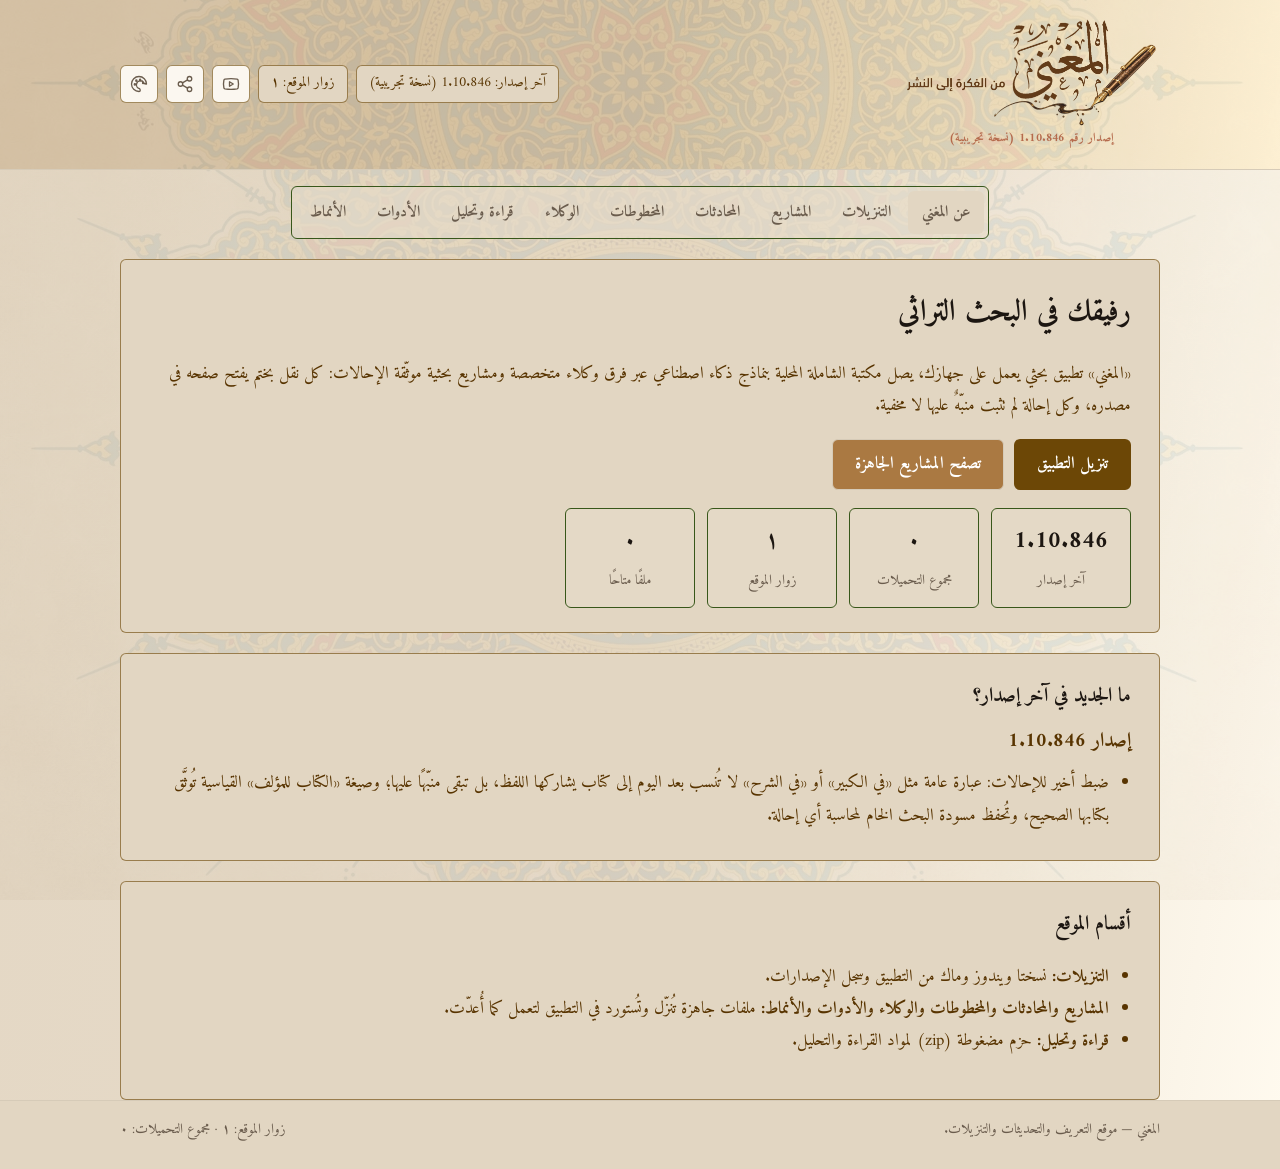
==== website/index.html @ 164fa4ad "موقع المغني: فوتر بأسفل الصفحة وأيقونات ترويسة (يوتيوب/تواصل/أنماط التطبيق) وتوحيد عرض الحاوية Co-au" ====
<!DOCTYPE html>
<html lang="ar" dir="rtl">
<head>
<meta charset="utf-8">
<meta name="viewport" content="width=device-width, initial-scale=1">
<title>المغني — الموقع الرسمي</title>
<meta name="description" content="المغني: مساعد الباحث في التراث الإسلامي. تنزيل التطبيق لماك وويندوز، ومشاريع ومحادثات ومخطوطات ووكلاء وأدوات جاهزة للتشغيل داخله.">
<link rel="stylesheet" href="assets/style.css">
</head>
<body>
<header class="site-header">
  <div class="wrap header-in">
    <div class="brand">
      <img class="brand-logo" src="assets/brand-mark.png" alt="المغني — من الفكرة إلى النشر">
      <span class="brand-version" id="appVersionLabel">إصدار رقم — (نسخة تجريبية)</span>
    </div>
    <div class="header-meta">
      <span class="pill" id="latestVersion">آخر إصدار: —</span>
      <span class="pill pill-soft">زوار الموقع: <b id="visitorCount">—</b></span>
      <a class="icon-btn" href="https://www.youtube.com" target="_blank" rel="noopener" title="قناتنا على يوتيوب" aria-label="يوتيوب">
        <svg viewBox="0 0 24 24" fill="none" stroke="currentColor" stroke-width="1.75" stroke-linecap="round" stroke-linejoin="round"><path d="M2.5 17a24.12 24.12 0 0 1 0-10 2 2 0 0 1 1.4-1.4 49.56 49.56 0 0 1 16.2 0A2 2 0 0 1 21.5 7a24.12 24.12 0 0 1 0 10 2 2 0 0 1-1.4 1.4 49.55 49.55 0 0 1-16.2 0A2 2 0 0 1 2.5 17"/><path d="m10 15 5-3-5-3z"/></svg>
      </a>
      <button class="icon-btn" id="socialBtn" type="button" title="مواقعنا على التواصل" aria-label="مواقع التواصل">
        <svg viewBox="0 0 24 24" fill="none" stroke="currentColor" stroke-width="1.75" stroke-linecap="round" stroke-linejoin="round"><circle cx="18" cy="5" r="3"/><circle cx="6" cy="12" r="3"/><circle cx="18" cy="19" r="3"/><path d="m8.6 13.5 6.8 4M15.4 6.5l-6.8 4"/></svg>
      </button>
      <button class="icon-btn" id="themeBtn" type="button" title="تغيير نمط الموقع" aria-label="تغيير النمط">
        <svg viewBox="0 0 24 24" fill="none" stroke="currentColor" stroke-width="1.75" stroke-linecap="round" stroke-linejoin="round"><circle cx="13.5" cy="6.5" r=".8"/><circle cx="17.5" cy="10.5" r=".8"/><circle cx="8.5" cy="7.5" r=".8"/><circle cx="6.5" cy="12.5" r=".8"/><path d="M12 2C6.5 2 2 6.5 2 12s4.5 10 10 10c.93 0 1.65-.75 1.65-1.69 0-.43-.15-.83-.4-1.14-.24-.3-.38-.68-.38-1.1A1.68 1.68 0 0 1 14.56 8h2.03A5.42 5.42 0 0 0 22 12c0-5.5-4.5-10-10-10z"/></svg>
      </button>
    </div>
  </div>
</header>

<div class="wrap"><nav class="tabs" id="tabs" role="tablist">
  <button class="tab active" data-tab="about">عن المغني</button>
  <button class="tab" data-tab="downloads">التنزيلات</button>
  <button class="tab" data-tab="projects">المشاريع</button>
  <button class="tab" data-tab="chats">المحادثات</button>
  <button class="tab" data-tab="manuscripts">المخطوطات</button>
  <button class="tab" data-tab="agents">الوكلاء</button>
  <button class="tab" data-tab="reading">قراءة وتحليل</button>
  <button class="tab" data-tab="tools">الأدوات</button>
  <button class="tab" data-tab="patterns">الأنماط</button>
</nav></div>

<main class="wrap">
  <!-- عن المغني -->
  <section class="panel active" id="panel-about">
    <div class="hero">
      <h2>رفيقك في البحث التراثي</h2>
      <p>«المغني» تطبيق بحثي يعمل على جهازك، يصل مكتبة الشاملة المحلية بنماذج ذكاء اصطناعي عبر فرق وكلاء متخصصة ومشاريع بحثية موثّقة الإحالات: كل نقل بختم يفتح صفحه في مصدره، وكل إحالة لم تثبت منبّهٌ عليها لا مخفية.</p>
      <div class="hero-actions">
        <a class="btn btn-clay" href="#" data-goto="downloads">تنزيل التطبيق</a>
        <a class="btn btn-ghost" href="#" data-goto="projects">تصفح المشاريع الجاهزة</a>
      </div>
      <div class="stats">
        <div class="stat"><b id="statVersion">—</b><span>آخر إصدار</span></div>
        <div class="stat"><b id="statDownloads">—</b><span>مجموع التحميلات</span></div>
        <div class="stat"><b id="statVisitors">—</b><span>زوار الموقع</span></div>
        <div class="stat"><b id="statItems">—</b><span>ملفًا متاحًا</span></div>
      </div>
    </div>
    <div class="card">
      <h3>ما الجديد في آخر إصدار؟</h3>
      <div id="whatsNew"><p class="muted">جارٍ التحميل…</p></div>
    </div>
    <div class="card">
      <h3>أقسام الموقع</h3>
      <ul class="plain">
        <li><b>التنزيلات:</b> نسختا ويندوز وماك من التطبيق وسجل الإصدارات.</li>
        <li><b>المشاريع والمحادثات والمخطوطات والوكلاء والأدوات والأنماط:</b> ملفات جاهزة تُنزّل وتُستورد في التطبيق لتعمل كما أُعدّت.</li>
        <li><b>قراءة وتحليل:</b> حزم مضغوطة (zip) لمواد القراءة والتحليل.</li>
      </ul>
    </div>
  </section>

  <!-- التنزيلات -->
  <section class="panel" id="panel-downloads">
    <div class="dl-grid">
      <div class="dl-card">
        <h3>نسخة ويندوز</h3>
        <p class="muted" id="winMeta">—</p>
        <a class="btn btn-clay" id="winBtn" href="files/downloads/almoghni.exe" download>تحميل نسخة ويندوز</a>
        <p class="small">التحميلات: <b id="winCount">—</b></p>
      </div>
      <div class="dl-card">
        <h3>نسخة ماك</h3>
        <p class="muted" id="macMeta">—</p>
        <a class="btn btn-emerald" id="macBtn" href="files/downloads/almoghni.dmg" download>تحميل نسخة ماك</a>
        <p class="small">التحميلات: <b id="macCount">—</b></p>
      </div>
    </div>
    <div class="card">
      <h3>سجل الإصدارات</h3>
      <div id="releases"><p class="muted">جارٍ التحميل…</p></div>
    </div>
  </section>

  <!-- أقسام الملفات -->
  <section class="panel" id="panel-files">
    <div class="card">
      <div class="files-head">
        <h3 id="filesTitle">الملفات</h3>
        <input type="search" id="filesSearch" placeholder="ابحث بالاسم أو الوصف…">
      </div>
      <div class="table-wrap">
        <table>
          <thead>
            <tr><th>الاسم</th><th>الوصف</th><th>الحجم</th><th>التاريخ</th><th>التحميلات</th><th>التحميل</th></tr>
          </thead>
          <tbody id="filesBody"></tbody>
        </table>
      </div>
      <p class="muted small" id="filesEmpty" hidden>لا ملفات بعد في هذا القسم — تُضاف قريبًا.</p>
    </div>
  </section>
</main>

<footer class="site-footer">
  <div class="wrap">
    <span>المغني — موقع التعريف والتحديثات والتنزيلات.</span>
    <span>زوار الموقع: <b id="footVisitors">—</b> · مجموع التحميلات: <b id="footDownloads">—</b></span>
  </div>
</footer>

<!-- نافذة مواقع التواصل -->
<div class="modal-veil" id="socialModal" hidden>
  <div class="modal" role="dialog" aria-label="مواقعنا على التواصل">
    <div class="modal-head">
      <h3>مواقعنا على التواصل</h3>
      <button class="icon-btn" type="button" data-close aria-label="إغلاق">✕</button>
    </div>
    <div class="social-list">
      <a href="#" title="منصة X"><svg viewBox="0 0 24 24" fill="currentColor"><path d="M18.9 2H22l-6.8 7.8L23.3 22h-6.3l-4.9-6.4L6.5 22H3.4l7.3-8.3L2.7 2h6.4l4.4 5.9L18.9 2zm-1.1 18h1.7L7.1 3.9H5.3L17.8 20z"/></svg><span>منصة X</span></a>
      <a href="#" title="تيك توك"><svg viewBox="0 0 24 24" fill="currentColor"><path d="M16.6 3c.4 2.1 1.8 3.6 4 3.9v3c-1.6 0-3-.5-4-1.3v6.3c0 3.5-2.6 5.9-6 5.9A5.8 5.8 0 0 1 4.7 15c0-3.3 2.7-5.9 6.1-5.7v3.1c-1.6-.3-3 .8-3 2.4 0 1.4 1.1 2.5 2.5 2.5 1.5 0 2.6-1.1 2.6-2.7V3h3.7z"/></svg><span>تيك توك</span></a>
      <a href="#" title="تيليغرام"><svg viewBox="0 0 24 24" fill="none" stroke="currentColor" stroke-width="1.75" stroke-linecap="round" stroke-linejoin="round"><path d="M22 2 11 13"/><path d="M22 2l-7 20-4-9-9-4 20-7z"/></svg><span>تيليغرام</span></a>
      <a href="#" title="واتساب"><svg viewBox="0 0 24 24" fill="none" stroke="currentColor" stroke-width="1.75" stroke-linecap="round" stroke-linejoin="round"><path d="M22 16.9v3a2 2 0 0 1-2.2 2 19.8 19.8 0 0 1-8.6-3.1 19.5 19.5 0 0 1-6-6A19.8 19.8 0 0 1 2.1 4.2 2 2 0 0 1 4.1 2h3a2 2 0 0 1 2 1.7c.13.96.36 1.9.7 2.8a2 2 0 0 1-.45 2.1L8.1 9.9a16 16 0 0 0 6 6l1.3-1.3a2 2 0 0 1 2.1-.45c.9.34 1.84.57 2.8.7A2 2 0 0 1 22 16.9z"/></svg><span>واتساب</span></a>
      <a href="mailto:" title="البريد"><svg viewBox="0 0 24 24" fill="none" stroke="currentColor" stroke-width="1.75" stroke-linecap="round" stroke-linejoin="round"><rect x="2" y="4" width="20" height="16" rx="2"/><path d="m22 7-10 6L2 7"/></svg><span>البريد</span></a>
      <a href="tel:" title="الجوال"><svg viewBox="0 0 24 24" fill="none" stroke="currentColor" stroke-width="1.75" stroke-linecap="round" stroke-linejoin="round"><rect x="7" y="2" width="10" height="20" rx="2"/><path d="M12 18h.01"/></svg><span>الجوال</span></a>
    </div>
    <p class="small muted">تُربط بالحسابات الرسمية عند رفع الموقع.</p>
  </div>
</div>

<!-- قائمة أنماط الموقع (أنماط التطبيق نفسها) -->
<div class="modal-veil" id="themeModal" hidden>
  <div class="modal" role="dialog" aria-label="تغيير نمط الموقع">
    <div class="modal-head">
      <h3>نمط الموقع</h3>
      <button class="icon-btn" type="button" data-close aria-label="إغلاق">✕</button>
    </div>
    <div class="theme-list" id="themeList"></div>
  </div>
</div>

<script src="assets/app.js"></script>
</body>
</html>
---- website/assets/style.css ----
/* سمة موقع المغني — نسخة طبق الأصل من قالب «المزخرف» المشغَّل في التطبيق
   (قالب محفوظ فوق الأساس الرملي، مختبر بصري schema 2):
   خلفية متدرجة 279° بثلاث وقفات + صورة خلفية بشفافية 8% بحجم 100%،
   أزرار بني داكن #6c4706 وثانوية #aa7942، حاويات #e2d6c2 بحد #6c4705،
   وعناوين ونصوص وتبويبات وقراءة بخط أميري وألوان الحبر المزخرف. */
@import url('https://fonts.googleapis.com/css2?family=Amiri:ital,wght@0,400;0,700;1,400;1,700&family=Noto+Naskh+Arabic:wght@400;500;600;700&display=swap');

:root {
  /* الأساس الرملي */
  --bg-canvas: #F1E9DC;
  --text-main: #2A221A;
  --accent-clay: #B56A4C;
  --accent-emerald: #2F6F5E;
  --text-light: #978675;
  --mark-gold: #A8842E;
  --radius: 6px;

  /* قالب «المزخرف» كما طبّقه مختبر التطبيق البصري */
  --lab-page-bg: linear-gradient(279deg,
    rgba(255, 242, 213, 0.38) 0%,
    rgba(214, 195, 166, 0.61) 50%,
    rgba(214, 195, 166, 0.66) 100%);
  --lab-page-shield: linear-gradient(279deg,
    #fff2d5 0%, #d6c3a6 50%, #d6c3a6 100%);
  --lab-btn-fill: #6c4706;
  --lab-btn-text: #ffffff;
  --lab-btn2-fill: #aa7942;
  --lab-btn2-text: #ffffff;
  --lab-btn2-border: #d6cbb8;
  --bg-surface: #e2d6c2;
  --surface-border: rgba(108, 71, 5, 0.62);
  --bg-mid: rgba(231, 220, 203, 0.57);
  --mid-border: #38571a;
  --dark-surface: #fbf7f0;
  --dark-border: #d6cbb8;
  --color-tabs: #6a5c4d;
  --color-heading: #1c1611;
  --color-sub: #2a221a;
  --color-reading: #583400;

  --font-amiri: 'Amiri', 'Lotus Linotype', 'Traditional Arabic', serif;
  --font-naskh: 'Noto Naskh Arabic', 'Amiri', 'Lotus Linotype', serif;
}

* { box-sizing: border-box; }
body {
  margin: 0;
  background: var(--lab-page-bg);
  color: var(--color-sub);
  font-family: var(--font-amiri);
  font-size: 17px;
  line-height: 1.9;
  min-height: 100vh;
  display: flex;
  flex-direction: column;
}
main { flex: 1 0 auto; width: 100%; }
.site-footer { flex-shrink: 0; }
/* طبقة صورة الخلفية كما في التطبيق: ثابتة، وسط، بحجم 100% وشفافية 8% */
body::before {
  content: "";
  position: fixed;
  inset: 0;
  z-index: -1;
  pointer-events: none;
  background-image: url('background.jpg');
  background-repeat: no-repeat;
  background-position: center;
  background-size: 100%;
  opacity: 0.08;
}
.wrap { max-width: 1080px; margin: 0 auto; padding: 0 20px; }
h1, h2, h3 { font-family: var(--font-amiri); color: var(--color-heading); margin: 0 0 8px; }
a { color: var(--accent-emerald); }
.muted { color: var(--color-tabs); }
.small { font-size: 14px; color: var(--color-tabs); }

/* الترويسة بدرع التدرج المعتم كما في ترويسة التطبيق */
.site-header {
  background: var(--lab-page-shield);
  border-bottom: 1px solid var(--dark-border);
  position: relative;
  overflow: hidden;
}
.site-header::before {
  content: "";
  position: absolute;
  inset: 0;
  pointer-events: none;
  background-image: url('background.jpg');
  background-repeat: no-repeat;
  background-position: center;
  background-size: 100%;
  opacity: 0.08;
}
.header-in {
  position: relative;
  display: flex; justify-content: space-between; align-items: center;
  gap: 16px; padding-top: 18px; padding-bottom: 18px; flex-wrap: wrap;
}
.brand { display: flex; flex-direction: column; align-items: center; gap: 2px; }
.brand-logo {
  height: 108px; width: auto; max-width: min(460px, 58vw);
  display: block; object-fit: contain; object-position: center;
}
.brand-version {
  width: 100%; text-align: center;
  font-size: 12px; font-weight: 600; letter-spacing: 0.15px;
  color: var(--accent-clay);
}
.header-meta { display: flex; gap: 8px; flex-wrap: wrap; }
.pill {
  background: var(--bg-surface); color: var(--color-reading);
  border: 1px solid var(--surface-border); border-radius: var(--radius);
  padding: 4px 12px; font-size: 14px;
}
/* أزرار أيقونات الترويسة كما في التطبيق */
.icon-btn {
  background: var(--dark-surface);
  border: 1px solid var(--surface-border);
  color: var(--color-tabs);
  width: 38px; height: 38px;
  border-radius: var(--radius);
  cursor: pointer;
  display: inline-flex; align-items: center; justify-content: center;
  text-decoration: none; font-size: 15px;
}
.icon-btn:hover { background: var(--bg-mid); color: var(--color-heading); }
.icon-btn svg { width: 18px; height: 18px; }

/* حاوية التبويبات كما في التطبيق تمامًا: شريط بعرض كامل، محتواه
   متوسّط، خلفيته الوسطى وحدّه الأخضر من قالب «المزخرف» */
.tabs {
  display: flex; align-items: center; justify-content: center;
  gap: 3px; width: 100%;
  background: var(--bg-mid);
  border: 1px solid var(--mid-border);
  border-radius: var(--radius);
  padding: 4px; margin-top: 16px;
  overflow-x: auto; scrollbar-width: none;
}
.tabs::-webkit-scrollbar { display: none; }
.tab {
  font-family: var(--font-amiri); font-size: 15.5px; font-weight: 700;
  cursor: pointer; white-space: nowrap;
  background: transparent; color: var(--color-tabs);
  border: none; border-radius: var(--radius);
  padding: 8px 14px;
  display: flex; align-items: center; gap: 7px;
}
.tab:hover { color: var(--color-sub); background: rgba(251, 247, 240, 0.65); }
.tab.active { background: var(--bg-surface); color: var(--color-tabs); }

main { padding-bottom: 40px; }
.panel { display: none; }
.panel.active { display: block; }

.hero, .card, .dl-card {
  background: var(--bg-surface);
  border: 1px solid var(--surface-border);
  border-radius: var(--radius);
  padding: 24px 28px; margin-top: 20px;
  color: var(--color-reading);
}
.hero h2 { font-size: 30px; }
.hero-actions { display: flex; gap: 10px; flex-wrap: wrap; margin: 14px 0 6px; }

.btn {
  display: inline-block; text-decoration: none; cursor: pointer;
  font-family: var(--font-amiri); font-size: 17px; font-weight: 700;
  border-radius: var(--radius); padding: 8px 22px; border: 1px solid transparent;
  color: var(--lab-btn-text); background: var(--lab-btn-fill);
}
.btn:hover { filter: brightness(1.12); }
.btn-emerald { background: var(--lab-btn2-fill); color: var(--lab-btn2-text); }
.btn-ghost { background: var(--lab-btn2-fill); color: var(--lab-btn2-text); border-color: var(--lab-btn2-border); }
.btn[aria-disabled="true"] { opacity: .45; pointer-events: none; }
.btn-sm { font-size: 15px; padding: 3px 16px; }

.stats { display: flex; gap: 12px; flex-wrap: wrap; margin-top: 18px; }
.stat {
  background: var(--bg-mid); border: 1px solid var(--mid-border);
  border-radius: var(--radius); padding: 10px 22px; text-align: center; min-width: 130px;
}
.stat b { display: block; font-family: var(--font-amiri); font-size: 24px; color: var(--color-heading); }
.stat span { font-size: 14px; color: var(--color-tabs); }

.dl-grid { display: grid; grid-template-columns: 1fr 1fr; gap: 16px; }
@media (max-width: 720px) { .dl-grid { grid-template-columns: 1fr; } }
.dl-card h3 { font-size: 24px; }

.release { border-top: 1px dashed var(--surface-border); padding: 12px 0; }
.release:first-child { border-top: none; }
.release h4 { font-family: var(--font-amiri); margin: 0 0 4px; font-size: 19px; color: var(--color-heading); }
.release h4 .tag { color: var(--mark-gold); font-size: 14px; }
.release ul { margin: 4px 0; padding-inline-start: 22px; }

ul.plain { padding-inline-start: 22px; }

.files-head { display: flex; justify-content: space-between; align-items: center; gap: 14px; flex-wrap: wrap; }
#filesSearch {
  font-family: var(--font-amiri); font-size: 16px; min-width: 260px;
  padding: 6px 12px; border: 1px solid var(--mid-border);
  border-radius: var(--radius); background: var(--dark-surface); color: var(--color-sub);
}
.table-wrap { overflow-x: auto; margin-top: 10px; }
table { width: 100%; border-collapse: collapse; font-size: 16px; }
th, td { text-align: right; padding: 9px 10px; border-bottom: 1px solid var(--surface-border); vertical-align: top; }
th { font-family: var(--font-amiri); color: var(--color-heading); white-space: nowrap; }
tbody tr:hover { background: var(--bg-mid); }
td.num { white-space: nowrap; }

.site-footer {
  border-top: 1px solid var(--dark-border);
  background: var(--bg-surface); color: var(--color-tabs);
  font-size: 14px; padding: 16px 0 26px;
}

/* النوافذ (تواصل / أنماط) */
.modal-veil {
  position: fixed; inset: 0; z-index: 60;
  background: rgba(28, 22, 17, 0.45);
  display: flex; align-items: flex-start; justify-content: center;
  padding: 60px 16px 16px;
}
.modal-veil[hidden] { display: none; }
.modal {
  background: var(--bg-surface);
  border: 1px solid var(--surface-border);
  border-radius: var(--radius);
  padding: 20px 24px; width: min(480px, 94vw);
  color: var(--color-reading);
}
.modal-head { display: flex; justify-content: space-between; align-items: center; margin-bottom: 10px; }
.modal-head h3 { margin: 0; font-size: 22px; }
.social-list { display: grid; grid-template-columns: 1fr 1fr; gap: 8px; }
.social-list a {
  display: flex; align-items: center; gap: 10px;
  padding: 10px 14px; text-decoration: none;
  background: var(--dark-surface); color: var(--color-sub);
  border: 1px solid var(--surface-border); border-radius: var(--radius);
  font-family: var(--font-amiri); font-weight: 700;
}
.social-list a:hover { background: var(--bg-mid); }
.social-list svg { width: 20px; height: 20px; flex-shrink: 0; }
.theme-list { display: grid; grid-template-columns: 1fr 1fr; gap: 8px; }
.theme-item {
  display: flex; align-items: center; gap: 10px;
  padding: 9px 14px; cursor: pointer; text-align: right;
  background: var(--dark-surface); color: var(--color-sub);
  border: 1px solid var(--surface-border); border-radius: var(--radius);
  font-family: var(--font-amiri); font-size: 16px; font-weight: 700;
}
.theme-item:hover { background: var(--bg-mid); }
.theme-item.active { outline: 2px solid var(--lab-btn-fill); }
.theme-dot { width: 18px; height: 18px; border-radius: 50%; border: 1px solid var(--surface-border); flex-shrink: 0; }

/* أنماط التطبيق الجاهزة (تُطبَّق على الموقع كما تُطبَّق فيه) */
[data-site-theme] body { background: var(--site-canvas); }
[data-site-theme] body::before, [data-site-theme] .site-header::before { opacity: 0; }
[data-site-theme] .site-header { background: var(--bg-surface); }
[data-site-theme] {
  --lab-page-bg: var(--site-canvas);
  --bg-mid: var(--site-muted);
  --surface-border: var(--site-border);
  --mid-border: var(--site-border);
  --dark-border: var(--site-border);
  --lab-btn-fill: var(--site-accent);
  --lab-btn2-fill: var(--site-accent2);
  --color-tabs: var(--site-muted-text);
  --color-heading: var(--site-text);
  --color-sub: var(--site-text);
  --color-reading: var(--site-text);
}
[data-site-theme="sand"] { --site-canvas:#F1E9DC; --site-text:#2A221A; --bg-surface:#FBF7F0; --dark-surface:#FBF7F0; --site-muted:#E7DCCB; --site-border:#D6CBB8; --site-accent:#B56A4C; --site-accent2:#2F6F5E; --site-muted-text:#6A5C4D; }
[data-site-theme="ink"] { --site-canvas:#F3F5F7; --site-text:#1A2430; --bg-surface:#FFFFFF; --dark-surface:#FFFFFF; --site-muted:#E5EBF1; --site-border:#CDD5DE; --site-accent:#1E4D78; --site-accent2:#8C5A2B; --site-muted-text:#5A6A7A; }
[data-site-theme="oasis"] { --site-canvas:#E6F0E3; --site-text:#1C2A22; --bg-surface:#F6FBF4; --dark-surface:#F6FBF4; --site-muted:#D5E6D0; --site-border:#C0D6B8; --site-accent:#1E6A49; --site-accent2:#A47A2A; --site-muted-text:#4C6355; }
[data-site-theme="silk"] { --site-canvas:#F6F1E6; --site-text:#17302E; --bg-surface:#FFFCF6; --dark-surface:#FFFCF6; --site-muted:#EBE3D2; --site-border:#E2D4B4; --site-accent:#C4A15A; --site-accent2:#0E7F7A; --site-muted-text:#5C6B68; }
[data-site-theme="charcoal"] { --site-canvas:#121212; --site-text:#F6F0E4; --bg-surface:#1B1B1B; --dark-surface:#1B1B1B; --site-muted:#202020; --site-border:#34302A; --site-accent:#D6B56A; --site-accent2:#E7D3A1; --site-muted-text:#C2B8A8; }
[data-site-theme="marine"] { --site-canvas:#0C2740; --site-text:#F6EFE8; --bg-surface:#13314E; --dark-surface:#13314E; --site-muted:#10283F; --site-border:#2C4C68; --site-accent:#C56B45; --site-accent2:#E4C2AE; --site-muted-text:#C5D2DE; }
[data-site-theme="north-sand"] { --site-canvas:#F4F0E4; --site-text:#2A2A28; --bg-surface:#FBF8F1; --dark-surface:#FBF8F1; --site-muted:#EFE8D6; --site-border:#E6DCC4; --site-accent:#F0C93A; --site-accent2:#2C2C2C; --site-muted-text:#8C8678; }
[data-site-theme="lilac"] { --site-canvas:#F3F4F8; --site-text:#17171C; --bg-surface:#FFFFFF; --dark-surface:#FFFFFF; --site-muted:#EEF0F5; --site-border:#E4E6EE; --site-accent:#7B5CFA; --site-accent2:#1C1C22; --site-muted-text:#6E7380; }
[data-site-theme="marshmallow"] { --site-canvas:#F7F1FB; --site-text:#241833; --bg-surface:#FFFFFF; --dark-surface:#FFFFFF; --site-muted:#F3EDF8; --site-border:#E7E0F2; --site-accent:#6B4DFF; --site-accent2:#3B2A78; --site-muted-text:#6E6582; }
.site-footer .wrap { display: flex; justify-content: space-between; gap: 12px; flex-wrap: wrap; }
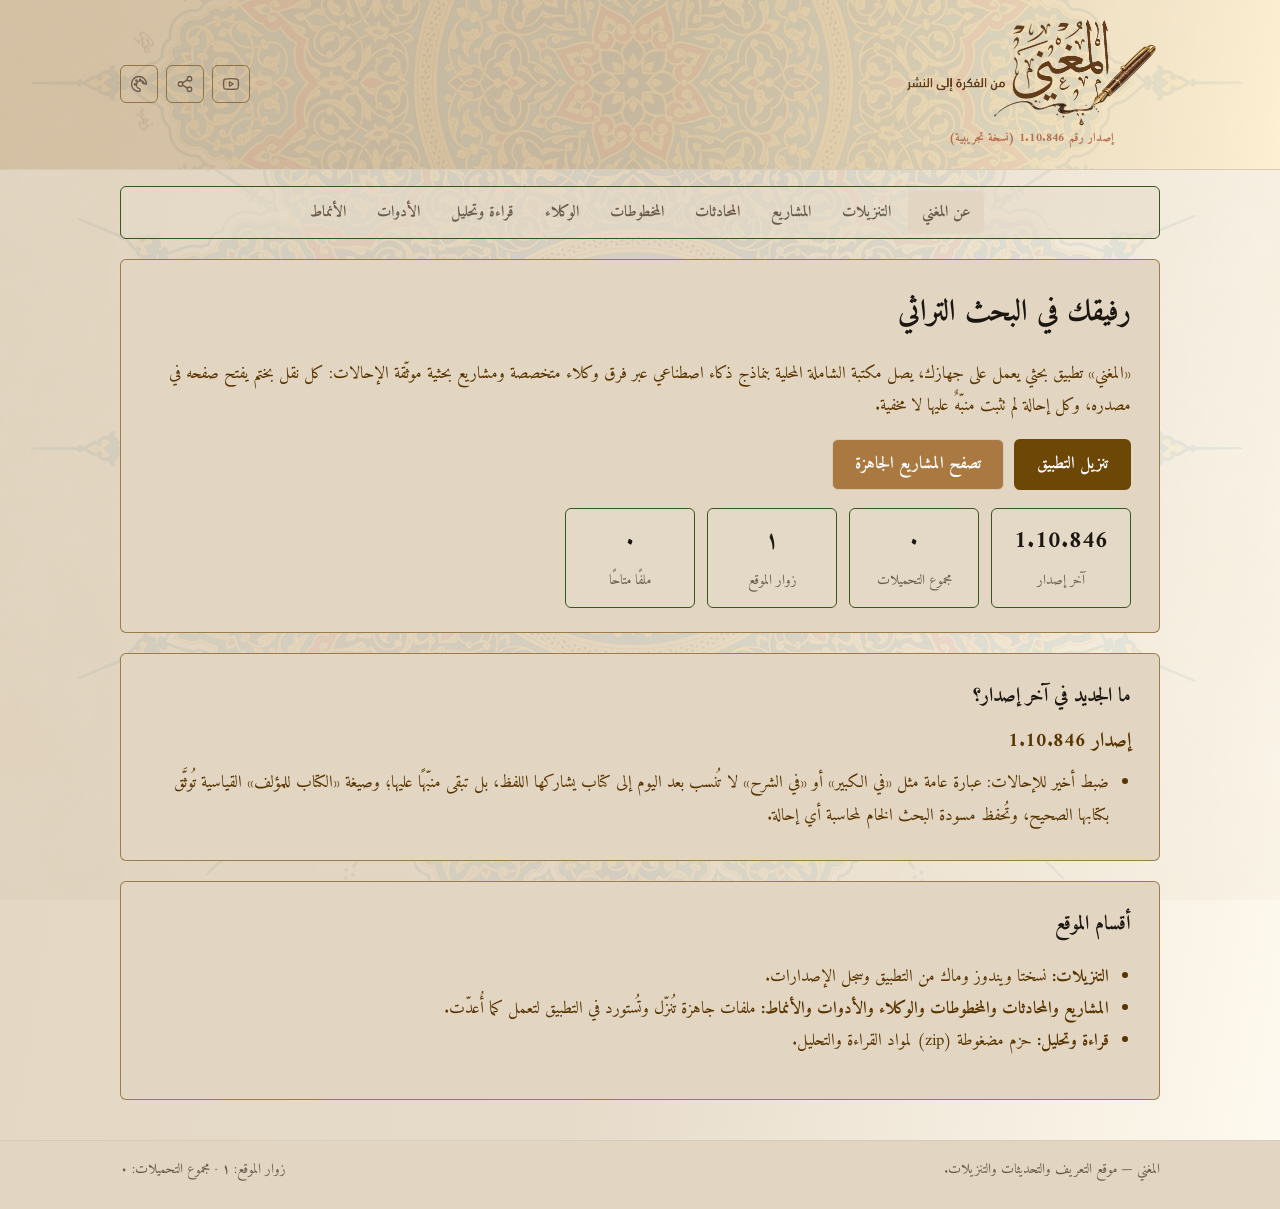
==== commit fb68be2c: "موقع المغني: إزالة شارات الترويسة وإصلاح نافذتي التواصل والأنماط وتوحيد عرض التبويبات Co-authored-by" ====
--- a/website/index.html
+++ b/website/index.html
@@ -5,7 +5,11 @@
 <meta name="viewport" content="width=device-width, initial-scale=1">
 <title>المغني — الموقع الرسمي</title>
 <meta name="description" content="المغني: مساعد الباحث في التراث الإسلامي. تنزيل التطبيق لماك وويندوز، ومشاريع ومحادثات ومخطوطات ووكلاء وأدوات جاهزة للتشغيل داخله.">
-<link rel="stylesheet" href="assets/style.css">
+<link rel="stylesheet" href="assets/style.css?v=5">
+<script>
+function almoghniOpen(id){var m=document.getElementById(id); if(m) m.hidden=false;}
+function almoghniClose(id){var m=document.getElementById(id); if(m) m.hidden=true;}
+</script>
 </head>
 <body>
 <header class="site-header">
@@ -15,22 +19,20 @@
       <span class="brand-version" id="appVersionLabel">إصدار رقم — (نسخة تجريبية)</span>
     </div>
     <div class="header-meta">
-      <span class="pill" id="latestVersion">آخر إصدار: —</span>
-      <span class="pill pill-soft">زوار الموقع: <b id="visitorCount">—</b></span>
       <a class="icon-btn" href="https://www.youtube.com" target="_blank" rel="noopener" title="قناتنا على يوتيوب" aria-label="يوتيوب">
         <svg viewBox="0 0 24 24" fill="none" stroke="currentColor" stroke-width="1.75" stroke-linecap="round" stroke-linejoin="round"><path d="M2.5 17a24.12 24.12 0 0 1 0-10 2 2 0 0 1 1.4-1.4 49.56 49.56 0 0 1 16.2 0A2 2 0 0 1 21.5 7a24.12 24.12 0 0 1 0 10 2 2 0 0 1-1.4 1.4 49.55 49.55 0 0 1-16.2 0A2 2 0 0 1 2.5 17"/><path d="m10 15 5-3-5-3z"/></svg>
       </a>
-      <button class="icon-btn" id="socialBtn" type="button" title="مواقعنا على التواصل" aria-label="مواقع التواصل">
+      <button class="icon-btn" id="socialBtn" type="button" onclick="almoghniOpen('socialModal')" title="مواقعنا على التواصل" aria-label="مواقع التواصل">
         <svg viewBox="0 0 24 24" fill="none" stroke="currentColor" stroke-width="1.75" stroke-linecap="round" stroke-linejoin="round"><circle cx="18" cy="5" r="3"/><circle cx="6" cy="12" r="3"/><circle cx="18" cy="19" r="3"/><path d="m8.6 13.5 6.8 4M15.4 6.5l-6.8 4"/></svg>
       </button>
-      <button class="icon-btn" id="themeBtn" type="button" title="تغيير نمط الموقع" aria-label="تغيير النمط">
+      <button class="icon-btn" id="themeBtn" type="button" onclick="almoghniOpen('themeModal')" title="تغيير نمط الموقع" aria-label="تغيير النمط">
         <svg viewBox="0 0 24 24" fill="none" stroke="currentColor" stroke-width="1.75" stroke-linecap="round" stroke-linejoin="round"><circle cx="13.5" cy="6.5" r=".8"/><circle cx="17.5" cy="10.5" r=".8"/><circle cx="8.5" cy="7.5" r=".8"/><circle cx="6.5" cy="12.5" r=".8"/><path d="M12 2C6.5 2 2 6.5 2 12s4.5 10 10 10c.93 0 1.65-.75 1.65-1.69 0-.43-.15-.83-.4-1.14-.24-.3-.38-.68-.38-1.1A1.68 1.68 0 0 1 14.56 8h2.03A5.42 5.42 0 0 0 22 12c0-5.5-4.5-10-10-10z"/></svg>
       </button>
     </div>
   </div>
 </header>
 
-<div class="wrap"><nav class="tabs" id="tabs" role="tablist">
+<div class="column page-body"><nav class="tabs" id="tabs" role="tablist">
   <button class="tab active" data-tab="about">عن المغني</button>
   <button class="tab" data-tab="downloads">التنزيلات</button>
   <button class="tab" data-tab="projects">المشاريع</button>
@@ -40,9 +42,9 @@
   <button class="tab" data-tab="reading">قراءة وتحليل</button>
   <button class="tab" data-tab="tools">الأدوات</button>
   <button class="tab" data-tab="patterns">الأنماط</button>
-</nav></div>
+</nav>
 
-<main class="wrap">
+<main>
   <!-- عن المغني -->
   <section class="panel active" id="panel-about">
     <div class="hero">
@@ -114,6 +116,7 @@
     </div>
   </section>
 </main>
+</div>
 
 <footer class="site-footer">
   <div class="wrap">
@@ -127,7 +130,7 @@
   <div class="modal" role="dialog" aria-label="مواقعنا على التواصل">
     <div class="modal-head">
       <h3>مواقعنا على التواصل</h3>
-      <button class="icon-btn" type="button" data-close aria-label="إغلاق">✕</button>
+      <button class="icon-btn" type="button" onclick="almoghniClose('socialModal')" aria-label="إغلاق">✕</button>
     </div>
     <div class="social-list">
       <a href="#" title="منصة X"><svg viewBox="0 0 24 24" fill="currentColor"><path d="M18.9 2H22l-6.8 7.8L23.3 22h-6.3l-4.9-6.4L6.5 22H3.4l7.3-8.3L2.7 2h6.4l4.4 5.9L18.9 2zm-1.1 18h1.7L7.1 3.9H5.3L17.8 20z"/></svg><span>منصة X</span></a>
@@ -146,12 +149,12 @@
   <div class="modal" role="dialog" aria-label="تغيير نمط الموقع">
     <div class="modal-head">
       <h3>نمط الموقع</h3>
-      <button class="icon-btn" type="button" data-close aria-label="إغلاق">✕</button>
+      <button class="icon-btn" type="button" onclick="almoghniClose('themeModal')" aria-label="إغلاق">✕</button>
     </div>
     <div class="theme-list" id="themeList"></div>
   </div>
 </div>
 
-<script src="assets/app.js"></script>
+<script src="assets/app.js?v=5"></script>
 </body>
 </html>
--- a/website/assets/style.css
+++ b/website/assets/style.css
@@ -54,7 +54,8 @@
   display: flex;
   flex-direction: column;
 }
-main { flex: 1 0 auto; width: 100%; }
+.page-body { flex: 1 0 auto; display: flex; flex-direction: column; }
+main { flex: 1 0 auto; width: 100%; max-width: none; margin: 0; padding: 0; }
 .site-footer { flex-shrink: 0; }
 /* طبقة صورة الخلفية كما في التطبيق: ثابتة، وسط، بحجم 100% وشفافية 8% */
 body::before {
@@ -69,7 +70,9 @@
   background-size: 100%;
   opacity: 0.08;
 }
-.wrap { max-width: 1080px; margin: 0 auto; padding: 0 20px; }
+.wrap, .column { max-width: 1080px; margin: 0 auto; padding: 0 20px; width: 100%; }
+/* التبويبات والمحتوى في عمود واحد: الحاوية بعرض الحاويات الوسطى تمامًا */
+.column { box-sizing: border-box; }
 h1, h2, h3 { font-family: var(--font-amiri); color: var(--color-heading); margin: 0 0 8px; }
 a { color: var(--accent-emerald); }
 .muted { color: var(--color-tabs); }
@@ -94,7 +97,7 @@
   opacity: 0.08;
 }
 .header-in {
-  position: relative;
+  position: relative; z-index: 2;
   display: flex; justify-content: space-between; align-items: center;
   gap: 16px; padding-top: 18px; padding-bottom: 18px; flex-wrap: wrap;
 }
@@ -116,7 +119,7 @@
 }
 /* أزرار أيقونات الترويسة كما في التطبيق */
 .icon-btn {
-  background: var(--dark-surface);
+  background: transparent;
   border: 1px solid var(--surface-border);
   color: var(--color-tabs);
   width: 38px; height: 38px;
@@ -124,6 +127,7 @@
   cursor: pointer;
   display: inline-flex; align-items: center; justify-content: center;
   text-decoration: none; font-size: 15px;
+  position: relative; z-index: 3;
 }
 .icon-btn:hover { background: var(--bg-mid); color: var(--color-heading); }
 .icon-btn svg { width: 18px; height: 18px; }
@@ -132,7 +136,7 @@
    متوسّط، خلفيته الوسطى وحدّه الأخضر من قالب «المزخرف» */
 .tabs {
   display: flex; align-items: center; justify-content: center;
-  gap: 3px; width: 100%;
+  gap: 3px; width: 100%; box-sizing: border-box;
   background: var(--bg-mid);
   border: 1px solid var(--mid-border);
   border-radius: var(--radius);
@@ -218,7 +222,7 @@
 
 /* النوافذ (تواصل / أنماط) */
 .modal-veil {
-  position: fixed; inset: 0; z-index: 60;
+  position: fixed; inset: 0; z-index: 80;
   background: rgba(28, 22, 17, 0.45);
   display: flex; align-items: flex-start; justify-content: center;
   padding: 60px 16px 16px;
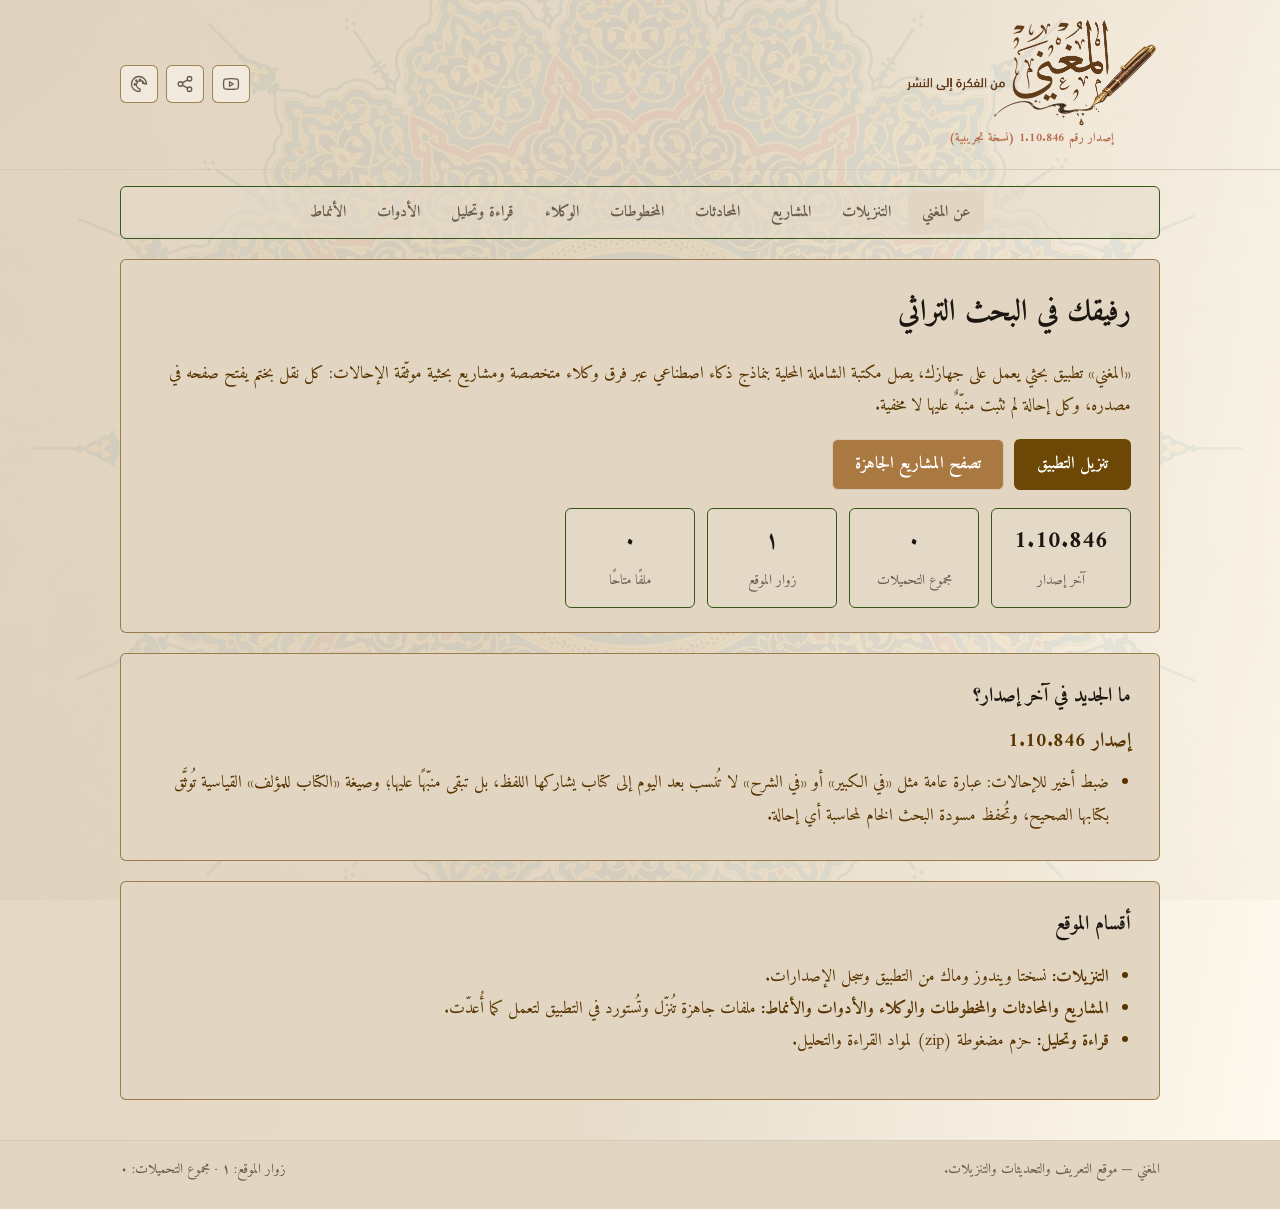
==== commit 3fd924b8: "موقع المغني: خلفية واحدة متصلة بلا تكرار في الترويسة وأيقونات ببيج الموقع Co-authored-by: Cursor <cu" ====
--- a/website/index.html
+++ b/website/index.html
@@ -5,7 +5,7 @@
 <meta name="viewport" content="width=device-width, initial-scale=1">
 <title>المغني — الموقع الرسمي</title>
 <meta name="description" content="المغني: مساعد الباحث في التراث الإسلامي. تنزيل التطبيق لماك وويندوز، ومشاريع ومحادثات ومخطوطات ووكلاء وأدوات جاهزة للتشغيل داخله.">
-<link rel="stylesheet" href="assets/style.css?v=5">
+<link rel="stylesheet" href="assets/style.css?v=6">
 <script>
 function almoghniOpen(id){var m=document.getElementById(id); if(m) m.hidden=false;}
 function almoghniClose(id){var m=document.getElementById(id); if(m) m.hidden=true;}
@@ -155,6 +155,6 @@
   </div>
 </div>
 
-<script src="assets/app.js?v=5"></script>
+<script src="assets/app.js?v=6"></script>
 </body>
 </html>
--- a/website/assets/style.css
+++ b/website/assets/style.css
@@ -80,21 +80,11 @@
 
 /* الترويسة بدرع التدرج المعتم كما في ترويسة التطبيق */
 .site-header {
-  background: var(--lab-page-shield);
+  /* شفافة: خلفية الموقع الواحدة (تدرج الصفحة وطبقة صورتها الثابتة)
+     تظهر في الأعلى والوسط متصلة بلا تكرار ولا فاصل */
+  background: transparent;
   border-bottom: 1px solid var(--dark-border);
   position: relative;
-  overflow: hidden;
-}
-.site-header::before {
-  content: "";
-  position: absolute;
-  inset: 0;
-  pointer-events: none;
-  background-image: url('background.jpg');
-  background-repeat: no-repeat;
-  background-position: center;
-  background-size: 100%;
-  opacity: 0.08;
 }
 .header-in {
   position: relative; z-index: 2;
@@ -119,7 +109,7 @@
 }
 /* أزرار أيقونات الترويسة كما في التطبيق */
 .icon-btn {
-  background: transparent;
+  background: #F1E9DC;
   border: 1px solid var(--surface-border);
   color: var(--color-tabs);
   width: 38px; height: 38px;
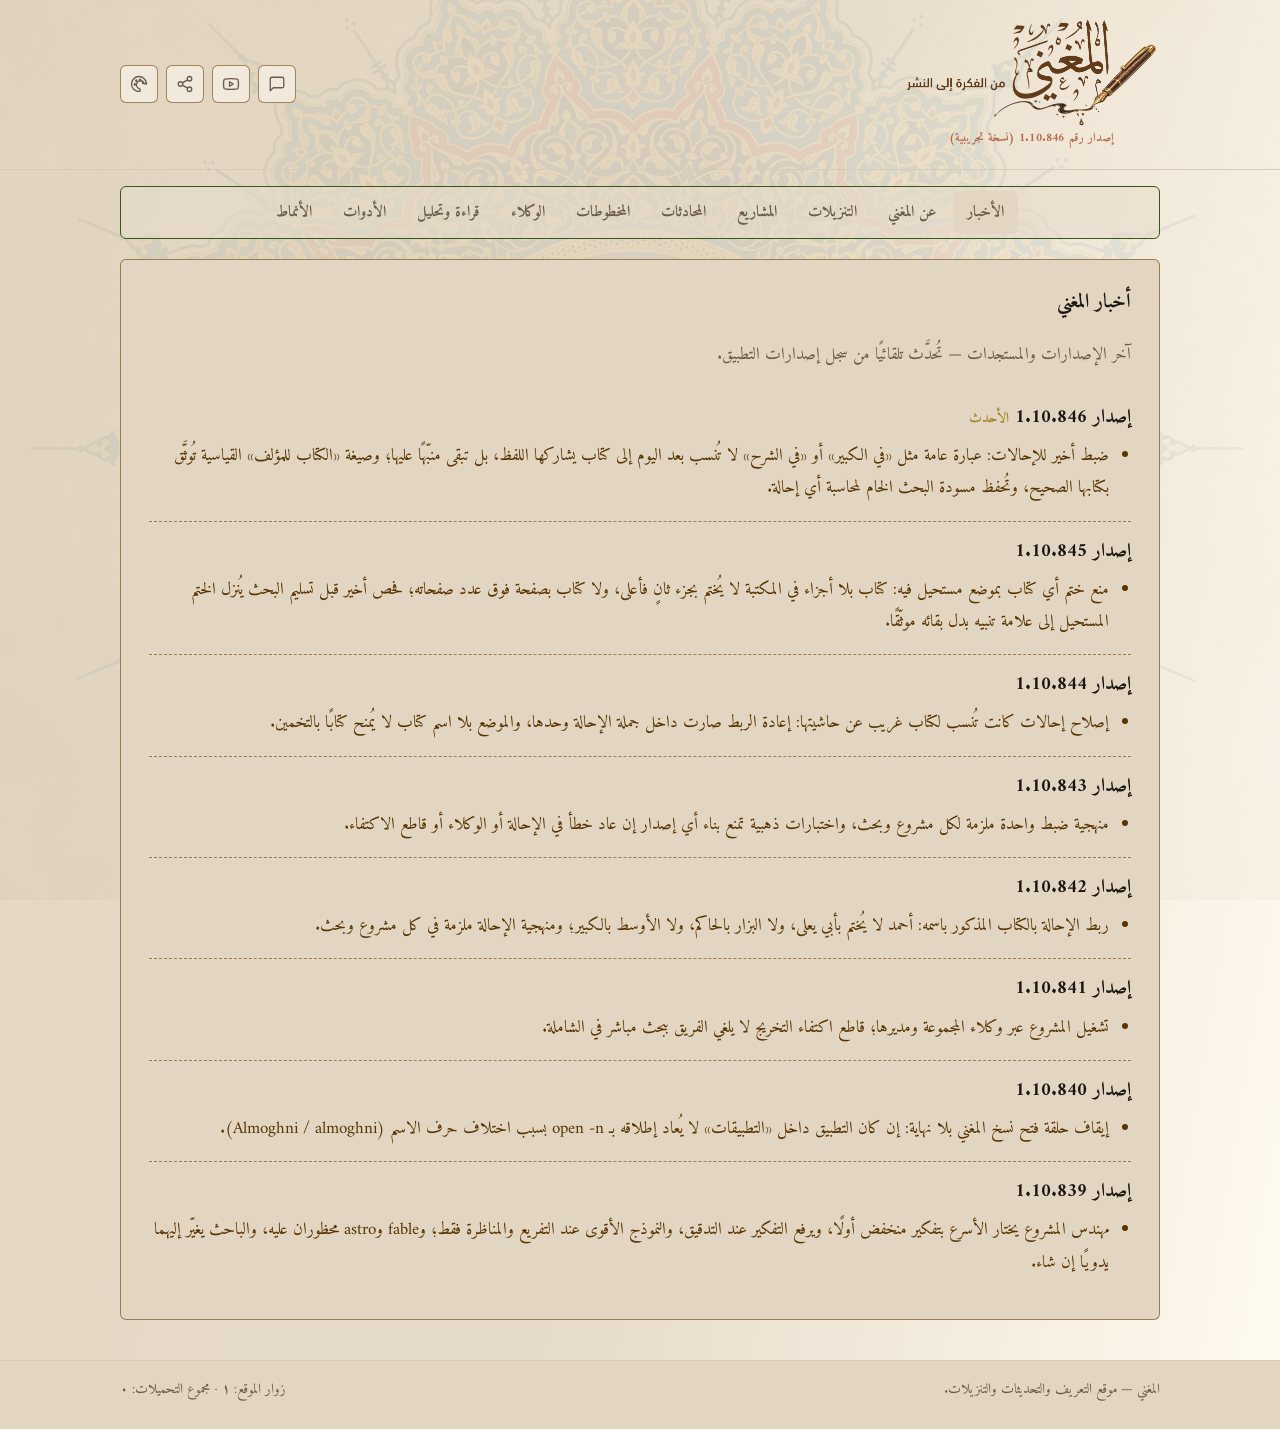
==== commit abf585a8: "موقع المغني: أيقونة مراسلة بنافذة (اسم ونوع ورسالة) وتبويب الأخبار أولًا Co-authored-by: Cursor <cur" ====
--- a/website/index.html
+++ b/website/index.html
@@ -5,7 +5,7 @@
 <meta name="viewport" content="width=device-width, initial-scale=1">
 <title>المغني — الموقع الرسمي</title>
 <meta name="description" content="المغني: مساعد الباحث في التراث الإسلامي. تنزيل التطبيق لماك وويندوز، ومشاريع ومحادثات ومخطوطات ووكلاء وأدوات جاهزة للتشغيل داخله.">
-<link rel="stylesheet" href="assets/style.css?v=6">
+<link rel="stylesheet" href="assets/style.css?v=7">
 <script>
 function almoghniOpen(id){var m=document.getElementById(id); if(m) m.hidden=false;}
 function almoghniClose(id){var m=document.getElementById(id); if(m) m.hidden=true;}
@@ -19,6 +19,9 @@
       <span class="brand-version" id="appVersionLabel">إصدار رقم — (نسخة تجريبية)</span>
     </div>
     <div class="header-meta">
+      <button class="icon-btn" id="contactBtn" type="button" onclick="almoghniOpen('contactModal')" title="مراسلة" aria-label="مراسلة">
+        <svg viewBox="0 0 24 24" fill="none" stroke="currentColor" stroke-width="1.75" stroke-linecap="round" stroke-linejoin="round"><path d="M21 15a2 2 0 0 1-2 2H7l-4 4V5a2 2 0 0 1 2-2h14a2 2 0 0 1 2 2z"/></svg>
+      </button>
       <a class="icon-btn" href="https://www.youtube.com" target="_blank" rel="noopener" title="قناتنا على يوتيوب" aria-label="يوتيوب">
         <svg viewBox="0 0 24 24" fill="none" stroke="currentColor" stroke-width="1.75" stroke-linecap="round" stroke-linejoin="round"><path d="M2.5 17a24.12 24.12 0 0 1 0-10 2 2 0 0 1 1.4-1.4 49.56 49.56 0 0 1 16.2 0A2 2 0 0 1 21.5 7a24.12 24.12 0 0 1 0 10 2 2 0 0 1-1.4 1.4 49.55 49.55 0 0 1-16.2 0A2 2 0 0 1 2.5 17"/><path d="m10 15 5-3-5-3z"/></svg>
       </a>
@@ -33,7 +36,8 @@
 </header>
 
 <div class="column page-body"><nav class="tabs" id="tabs" role="tablist">
-  <button class="tab active" data-tab="about">عن المغني</button>
+  <button class="tab active" data-tab="news">الأخبار</button>
+  <button class="tab" data-tab="about">عن المغني</button>
   <button class="tab" data-tab="downloads">التنزيلات</button>
   <button class="tab" data-tab="projects">المشاريع</button>
   <button class="tab" data-tab="chats">المحادثات</button>
@@ -45,8 +49,17 @@
 </nav>
 
 <main>
+  <!-- الأخبار -->
+  <section class="panel active" id="panel-news">
+    <div class="card">
+      <h3>أخبار المغني</h3>
+      <p class="muted">آخر الإصدارات والمستجدات — تُحدَّث تلقائيًا من سجل إصدارات التطبيق.</p>
+      <div id="newsList"><p class="muted">جارٍ التحميل…</p></div>
+    </div>
+  </section>
+
   <!-- عن المغني -->
-  <section class="panel active" id="panel-about">
+  <section class="panel" id="panel-about">
     <div class="hero">
       <h2>رفيقك في البحث التراثي</h2>
       <p>«المغني» تطبيق بحثي يعمل على جهازك، يصل مكتبة الشاملة المحلية بنماذج ذكاء اصطناعي عبر فرق وكلاء متخصصة ومشاريع بحثية موثّقة الإحالات: كل نقل بختم يفتح صفحه في مصدره، وكل إحالة لم تثبت منبّهٌ عليها لا مخفية.</p>
@@ -125,6 +138,32 @@
   </div>
 </footer>
 
+<!-- نافذة المراسلة -->
+<div class="modal-veil" id="contactModal" hidden>
+  <div class="modal" role="dialog" aria-label="مراسلة">
+    <div class="modal-head">
+      <h3>مراسلة</h3>
+      <button class="icon-btn" type="button" onclick="almoghniClose('contactModal')" aria-label="إغلاق">✕</button>
+    </div>
+    <form id="contactForm">
+      <label class="form-label" for="contactName">اسم المرسل</label>
+      <input class="form-input" id="contactName" type="text" required placeholder="اسمك الكريم">
+      <label class="form-label" for="contactType">نوع الرسالة</label>
+      <select class="form-input" id="contactType">
+        <option>اقتراح</option>
+        <option>ملحوظات</option>
+        <option>تنبيه</option>
+        <option>انضمام للفريق</option>
+        <option>أخرى</option>
+      </select>
+      <label class="form-label" for="contactBody">الرسالة</label>
+      <textarea class="form-input" id="contactBody" rows="5" required placeholder="اكتب رسالتك…"></textarea>
+      <button class="btn" type="submit" style="margin-top:12px">إرسال</button>
+      <p class="small muted" id="contactDone" hidden>شكرًا لك — وصلتنا رسالتك وسنطّلع عليها. (في النسخة المحلية تُحفظ الرسائل في متصفحك، وتُربط بخادم الموقع عند الرفع.)</p>
+    </form>
+  </div>
+</div>
+
 <!-- نافذة مواقع التواصل -->
 <div class="modal-veil" id="socialModal" hidden>
   <div class="modal" role="dialog" aria-label="مواقعنا على التواصل">
@@ -155,6 +194,6 @@
   </div>
 </div>
 
-<script src="assets/app.js?v=6"></script>
+<script src="assets/app.js?v=7"></script>
 </body>
 </html>
--- a/website/assets/style.css
+++ b/website/assets/style.css
@@ -249,9 +249,27 @@
 .theme-item.active { outline: 2px solid var(--lab-btn-fill); }
 .theme-dot { width: 18px; height: 18px; border-radius: 50%; border: 1px solid var(--surface-border); flex-shrink: 0; }
 
+/* نموذج المراسلة والأخبار */
+.form-label {
+  display: block; margin-top: 10px;
+  font-family: var(--font-amiri); font-weight: 700; color: var(--color-heading);
+}
+.form-input {
+  width: 100%; box-sizing: border-box; margin-top: 4px;
+  font-family: var(--font-amiri); font-size: 16px;
+  padding: 7px 12px; border: 1px solid var(--mid-border);
+  border-radius: var(--radius); background: var(--dark-surface); color: var(--color-sub);
+}
+textarea.form-input { resize: vertical; line-height: 1.8; }
+.news-item { border-top: 1px dashed var(--surface-border); padding: 12px 0; }
+.news-item:first-child { border-top: none; }
+.news-item h4 { font-family: var(--font-amiri); margin: 0 0 4px; font-size: 19px; color: var(--color-heading); }
+.news-item h4 .tag { color: var(--mark-gold); font-size: 14px; }
+.news-item ul { margin: 4px 0; padding-inline-start: 22px; }
+
 /* أنماط التطبيق الجاهزة (تُطبَّق على الموقع كما تُطبَّق فيه) */
 [data-site-theme] body { background: var(--site-canvas); }
-[data-site-theme] body::before, [data-site-theme] .site-header::before { opacity: 0; }
+[data-site-theme] body::before { opacity: 0; }
 [data-site-theme] .site-header { background: var(--bg-surface); }
 [data-site-theme] {
   --lab-page-bg: var(--site-canvas);
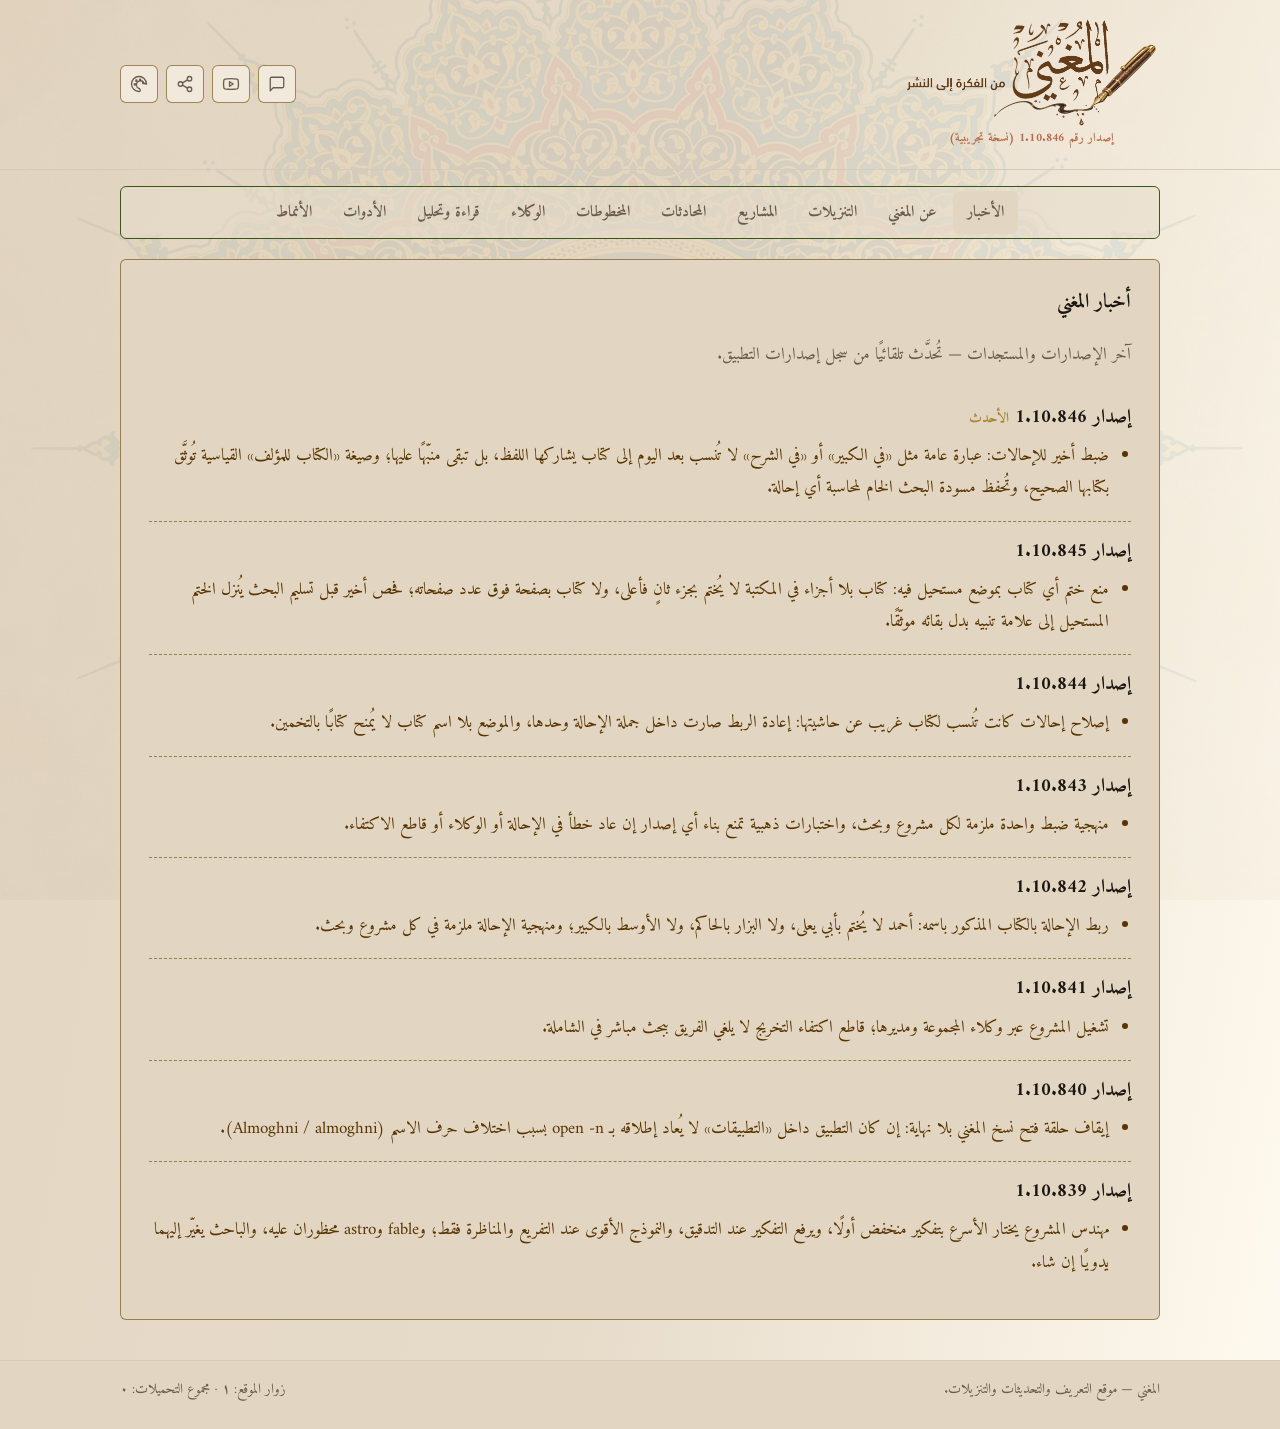
==== commit 5dd61b8f: "لوحة تحكم موقع المغني بقاعدة SQLite: أخبار وإصدارات وأقسام ورفع ملفات Co-authored-by: Cursor <cursor" ====
--- a/website/index.html
+++ b/website/index.html
@@ -5,7 +5,7 @@
 <meta name="viewport" content="width=device-width, initial-scale=1">
 <title>المغني — الموقع الرسمي</title>
 <meta name="description" content="المغني: مساعد الباحث في التراث الإسلامي. تنزيل التطبيق لماك وويندوز، ومشاريع ومحادثات ومخطوطات ووكلاء وأدوات جاهزة للتشغيل داخله.">
-<link rel="stylesheet" href="assets/style.css?v=7">
+<link rel="stylesheet" href="assets/style.css?v=8">
 <script>
 function almoghniOpen(id){var m=document.getElementById(id); if(m) m.hidden=false;}
 function almoghniClose(id){var m=document.getElementById(id); if(m) m.hidden=true;}
@@ -159,7 +159,7 @@
       <label class="form-label" for="contactBody">الرسالة</label>
       <textarea class="form-input" id="contactBody" rows="5" required placeholder="اكتب رسالتك…"></textarea>
       <button class="btn" type="submit" style="margin-top:12px">إرسال</button>
-      <p class="small muted" id="contactDone" hidden>شكرًا لك — وصلتنا رسالتك وسنطّلع عليها. (في النسخة المحلية تُحفظ الرسائل في متصفحك، وتُربط بخادم الموقع عند الرفع.)</p>
+      <p class="small muted" id="contactDone" hidden>شكرًا لك — وصلتنا رسالتك وسنطّلع عليها قريبًا بإذن الله.</p>
     </form>
   </div>
 </div>
@@ -194,6 +194,6 @@
   </div>
 </div>
 
-<script src="assets/app.js?v=7"></script>
+<script src="assets/app.js?v=9"></script>
 </body>
 </html>
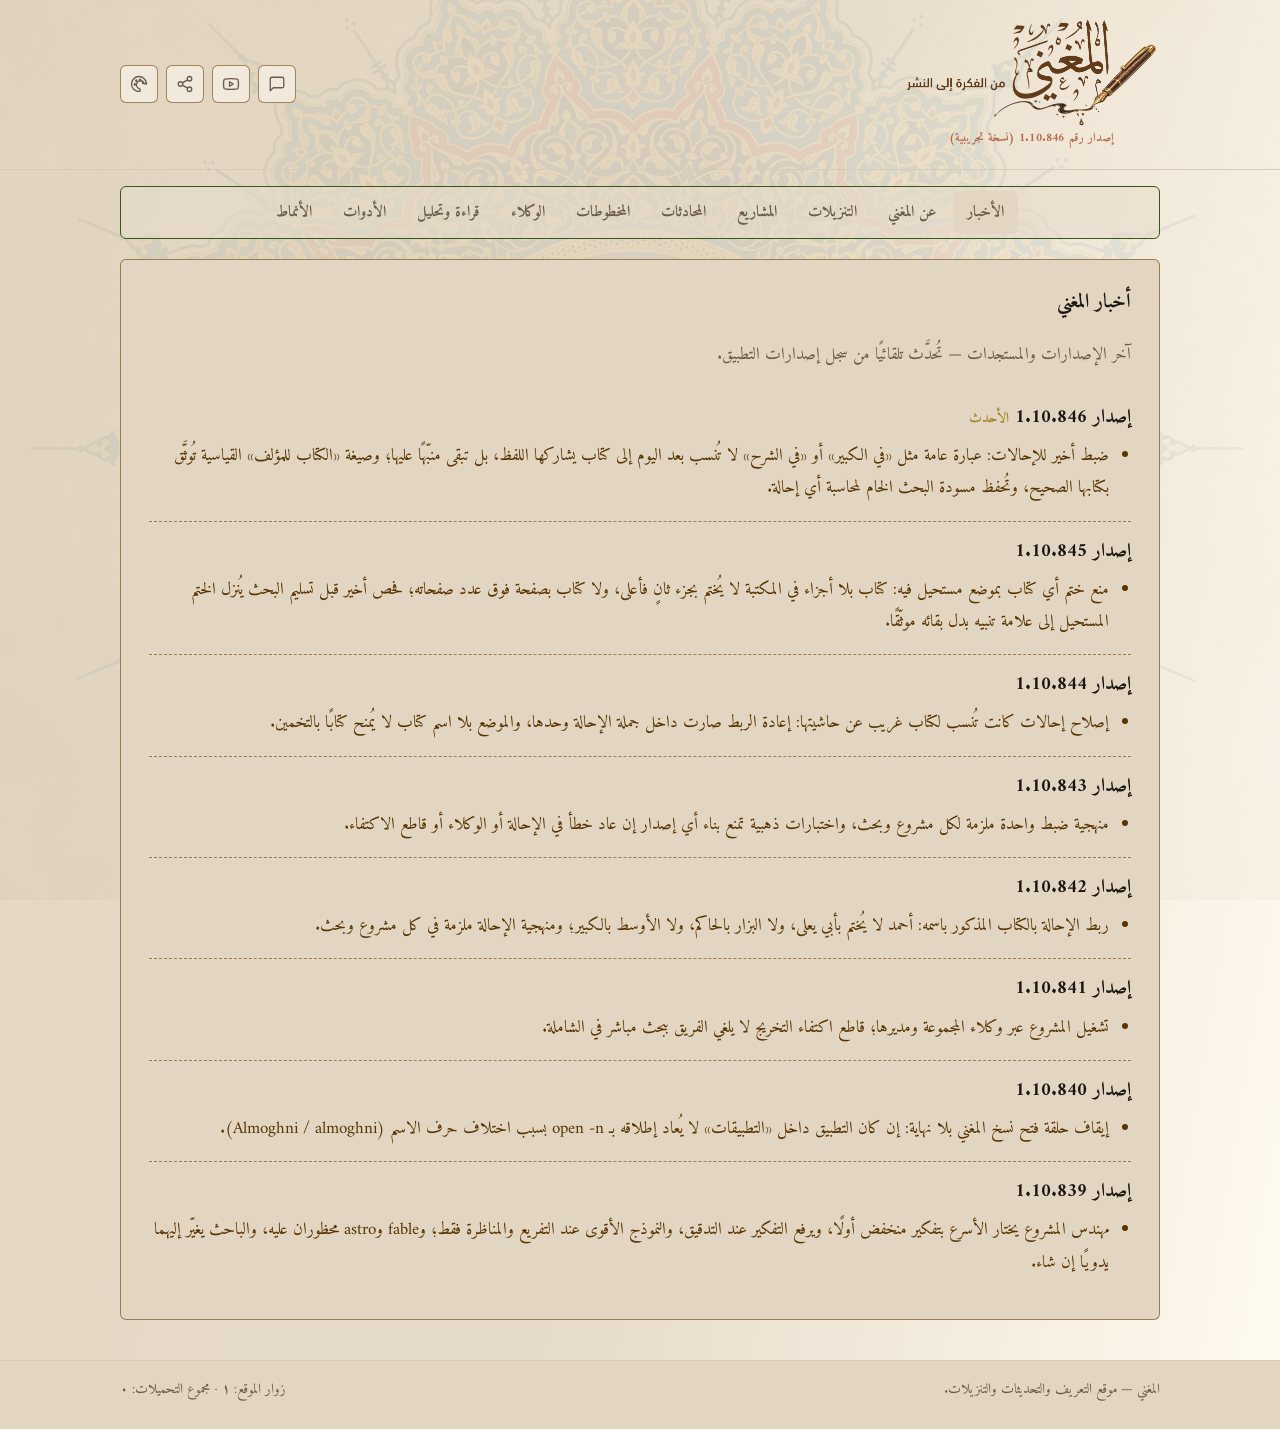
==== commit 8cedb3c9: "موقع المغني: صورة الخبر وإصلاح رفع الملفات الكبيرة في اللوحة Co-authored-by: Cursor <cursoragent@cur" ====
--- a/website/index.html
+++ b/website/index.html
@@ -194,6 +194,6 @@
   </div>
 </div>
 
-<script src="assets/app.js?v=9"></script>
+<script src="assets/app.js?v=10"></script>
 </body>
 </html>
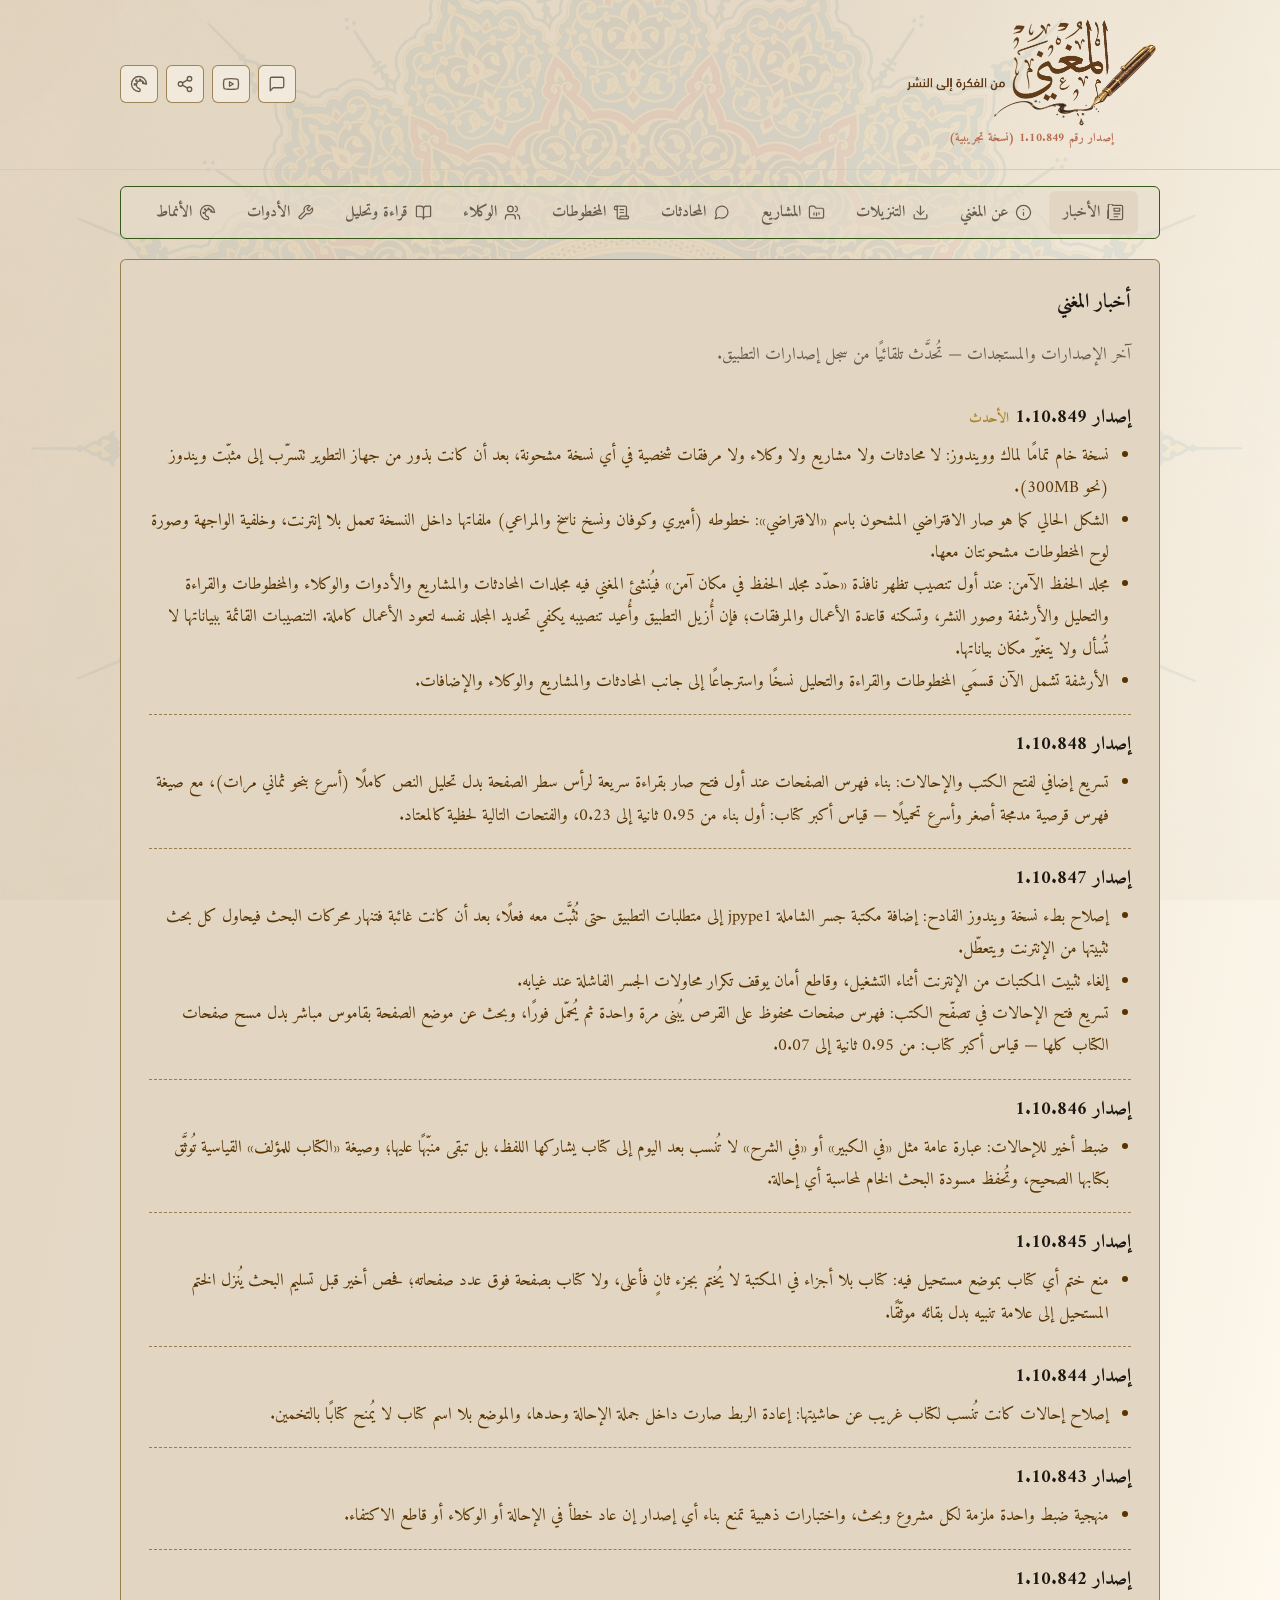
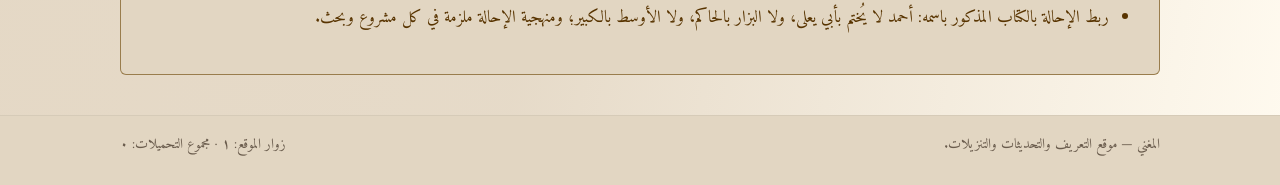
==== commit 1664f419: "الموقع: أيقونات لوسيد لتبويبات الموقع كالتطبيق Co-authored-by: Cursor <cursoragent@cursor.com>" ====
--- a/website/index.html
+++ b/website/index.html
@@ -5,7 +5,7 @@
 <meta name="viewport" content="width=device-width, initial-scale=1">
 <title>المغني — الموقع الرسمي</title>
 <meta name="description" content="المغني: مساعد الباحث في التراث الإسلامي. تنزيل التطبيق لماك وويندوز، ومشاريع ومحادثات ومخطوطات ووكلاء وأدوات جاهزة للتشغيل داخله.">
-<link rel="stylesheet" href="assets/style.css?v=8">
+<link rel="stylesheet" href="assets/style.css?v=9">
 <script>
 function almoghniOpen(id){var m=document.getElementById(id); if(m) m.hidden=false;}
 function almoghniClose(id){var m=document.getElementById(id); if(m) m.hidden=true;}
@@ -36,16 +36,16 @@
 </header>
 
 <div class="column page-body"><nav class="tabs" id="tabs" role="tablist">
-  <button class="tab active" data-tab="news">الأخبار</button>
-  <button class="tab" data-tab="about">عن المغني</button>
-  <button class="tab" data-tab="downloads">التنزيلات</button>
-  <button class="tab" data-tab="projects">المشاريع</button>
-  <button class="tab" data-tab="chats">المحادثات</button>
-  <button class="tab" data-tab="manuscripts">المخطوطات</button>
-  <button class="tab" data-tab="agents">الوكلاء</button>
-  <button class="tab" data-tab="reading">قراءة وتحليل</button>
-  <button class="tab" data-tab="tools">الأدوات</button>
-  <button class="tab" data-tab="patterns">الأنماط</button>
+  <button class="tab active" data-tab="news"><svg viewBox="0 0 24 24" fill="none" stroke="currentColor" stroke-width="1.75" stroke-linecap="round" stroke-linejoin="round" aria-hidden="true"><path d="M4 22h16a2 2 0 0 0 2-2V4a2 2 0 0 0-2-2H8a2 2 0 0 0-6 2v16a2 2 0 0 1-2-2V9"/><path d="M18 14h-8"/><path d="M15 18h-5"/><path d="M10 6h8v4h-8V6Z"/></svg><span>الأخبار</span></button>
+  <button class="tab" data-tab="about"><svg viewBox="0 0 24 24" fill="none" stroke="currentColor" stroke-width="1.75" stroke-linecap="round" stroke-linejoin="round" aria-hidden="true"><circle cx="12" cy="12" r="10"/><path d="M12 16v-4"/><path d="M12 8h.01"/></svg><span>عن المغني</span></button>
+  <button class="tab" data-tab="downloads"><svg viewBox="0 0 24 24" fill="none" stroke="currentColor" stroke-width="1.75" stroke-linecap="round" stroke-linejoin="round" aria-hidden="true"><path d="M21 15v4a2 2 0 0 1-2 2H5a2 2 0 0 1-2-2v-4"/><path d="m7 10 5 5 5-5"/><path d="M12 15V3"/></svg><span>التنزيلات</span></button>
+  <button class="tab" data-tab="projects"><svg viewBox="0 0 24 24" fill="none" stroke="currentColor" stroke-width="1.75" stroke-linecap="round" stroke-linejoin="round" aria-hidden="true"><path d="M20 20a2 2 0 0 0 2-2V8a2 2 0 0 0-2-2h-7.9a2 2 0 0 1-1.69-.9L9.6 3.9A2 2 0 0 0 7.93 3H4a2 2 0 0 0-2 2v13a2 2 0 0 0 2 2Z"/><path d="M8.5 12.5v3"/><path d="M12 12.5v4"/><path d="M15.5 12.5v2"/></svg><span>المشاريع</span></button>
+  <button class="tab" data-tab="chats"><svg viewBox="0 0 24 24" fill="none" stroke="currentColor" stroke-width="1.75" stroke-linecap="round" stroke-linejoin="round" aria-hidden="true"><path d="M21 11.5a8.38 8.38 0 0 1-.9 3.8 8.5 8.5 0 0 1-7.6 4.7 8.38 8.38 0 0 1-3.8-.9L3 21l1.9-5.7a8.38 8.38 0 0 1-.9-3.8 8.5 8.5 0 0 1 4.7-7.6 8.38 8.38 0 0 1 3.8-.9h.5a8.48 8.48 0 0 1 8 8v.5z"/></svg><span>المحادثات</span></button>
+  <button class="tab" data-tab="manuscripts"><svg viewBox="0 0 24 24" fill="none" stroke="currentColor" stroke-width="1.75" stroke-linecap="round" stroke-linejoin="round" aria-hidden="true"><path d="M15 12h-5"/><path d="M15 8h-5"/><path d="M19 17V5a2 2 0 0 0-2-2H4"/><path d="M8 21h12a2 2 0 0 0 2-2v-1a1 1 0 0 0-1-1H11a1 1 0 0 0-1 1v1a2 2 0 1 1-4 0V5a2 2 0 1 0-4 0v2a1 1 0 0 0 1 1h3"/></svg><span>المخطوطات</span></button>
+  <button class="tab" data-tab="agents"><svg viewBox="0 0 24 24" fill="none" stroke="currentColor" stroke-width="1.75" stroke-linecap="round" stroke-linejoin="round" aria-hidden="true"><path d="M16 21v-2a4 4 0 0 0-4-4H6a4 4 0 0 0-4 4v2"/><circle cx="9" cy="7" r="4"/><path d="M22 21v-2a4 4 0 0 0-3-3.87"/><path d="M16 3.13a4 4 0 0 1 0 7.75"/></svg><span>الوكلاء</span></button>
+  <button class="tab" data-tab="reading"><svg viewBox="0 0 24 24" fill="none" stroke="currentColor" stroke-width="1.75" stroke-linecap="round" stroke-linejoin="round" aria-hidden="true"><path d="M12 7v14"/><path d="M3 18a1 1 0 0 1-1-1V4a1 1 0 0 1 1-1h5a4 4 0 0 1 4 4 4 4 0 0 1 4-4h5a1 1 0 0 1 1 1v13a1 1 0 0 1-1 1h-6a3 3 0 0 0-3 3 3 3 0 0 0-3-3z"/></svg><span>قراءة وتحليل</span></button>
+  <button class="tab" data-tab="tools"><svg viewBox="0 0 24 24" fill="none" stroke="currentColor" stroke-width="1.75" stroke-linecap="round" stroke-linejoin="round" aria-hidden="true"><path d="M14.7 6.3a1 1 0 0 0 0 1.4l1.6 1.6a1 1 0 0 0 1.4 0l3.77-3.77a6 6 0 0 1-7.94 7.94l-6.91 6.91a2.12 2.12 0 0 1-3-3l6.91-6.91a6 6 0 0 1 7.94-7.94l-3.76 3.76z"/></svg><span>الأدوات</span></button>
+  <button class="tab" data-tab="patterns"><svg viewBox="0 0 24 24" fill="none" stroke="currentColor" stroke-width="1.75" stroke-linecap="round" stroke-linejoin="round" aria-hidden="true"><circle cx="13.5" cy="6.5" r=".8"/><circle cx="17.5" cy="10.5" r=".8"/><circle cx="8.5" cy="7.5" r=".8"/><circle cx="6.5" cy="12.5" r=".8"/><path d="M12 2C6.5 2 2 6.5 2 12s4.5 10 10 10c.93 0 1.65-.75 1.65-1.69 0-.43-.15-.83-.4-1.14-.24-.3-.38-.68-.38-1.1A1.68 1.68 0 0 1 14.56 8h2.03A5.42 5.42 0 0 0 22 12c0-5.5-4.5-10-10-10z"/></svg><span>الأنماط</span></button>
 </nav>
 
 <main>
--- a/website/assets/style.css
+++ b/website/assets/style.css
@@ -142,6 +142,7 @@
   padding: 8px 14px;
   display: flex; align-items: center; gap: 7px;
 }
+.tab svg { width: 17px; height: 17px; flex: none; }
 .tab:hover { color: var(--color-sub); background: rgba(251, 247, 240, 0.65); }
 .tab.active { background: var(--bg-surface); color: var(--color-tabs); }
 
